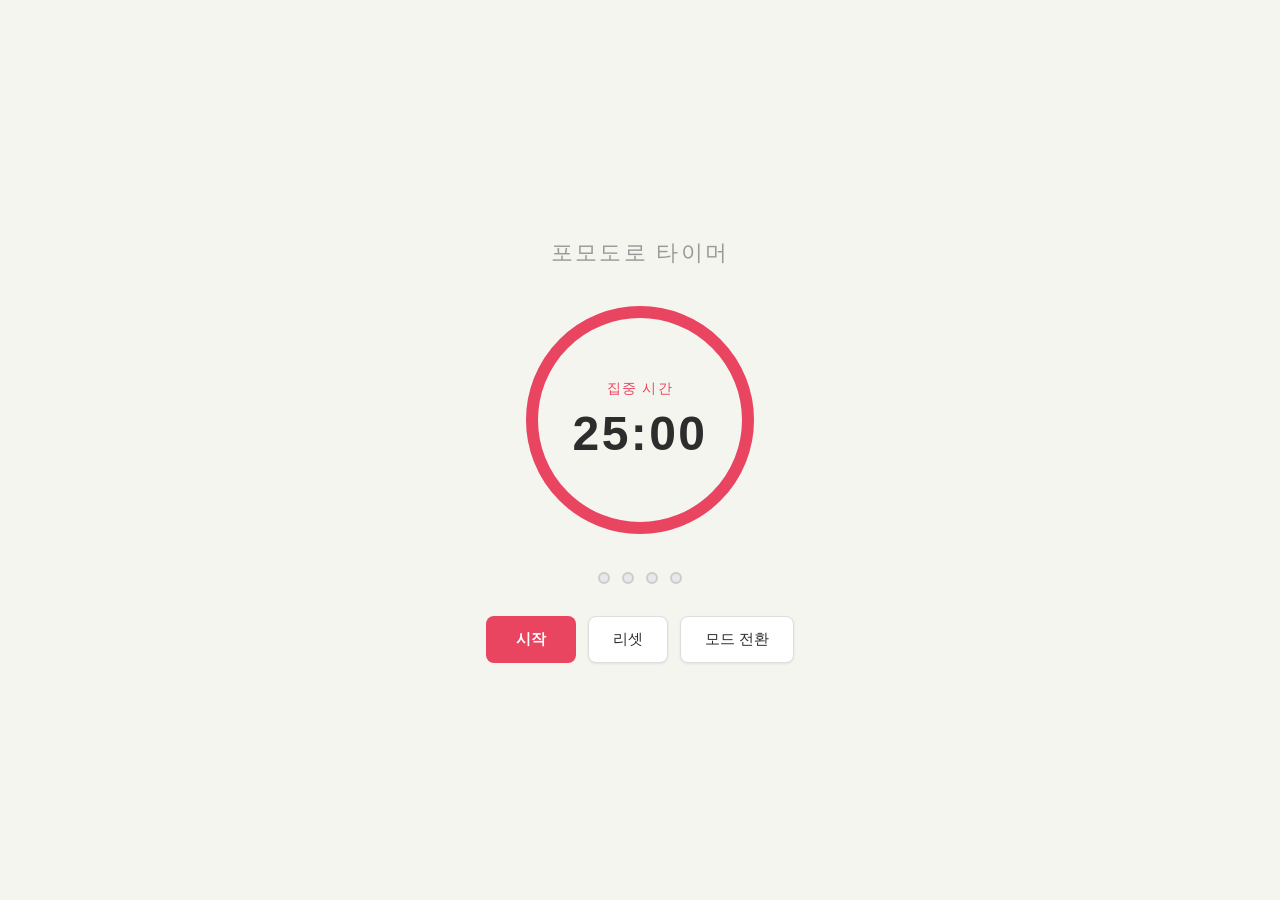
==== index.html @ dd81322b "feat: 포모도로 타이머 초기 구현" ====
<!DOCTYPE html>
<html lang="ko">
<head>
  <meta charset="UTF-8">
  <meta name="viewport" content="width=device-width, initial-scale=1.0">
  <title>포모도로 타이머</title>
  <link rel="stylesheet" href="style.css">
</head>
<body>
  <div class="container">
    <h1 class="title">포모도로 타이머</h1>

    <div class="timer-ring">
      <svg class="progress-ring" viewBox="0 0 200 200">
        <circle class="progress-ring__bg" cx="100" cy="100" r="90"/>
        <circle id="progress-circle" class="progress-ring__fill" cx="100" cy="100" r="90"/>
      </svg>
      <div class="timer-content">
        <span id="mode-label">집중 시간</span>
        <span id="time-display">25:00</span>
      </div>
    </div>

    <div id="session-dots" class="session-dots"></div>

    <div class="controls">
      <button id="start-btn" class="btn btn-primary" onclick="toggleTimer()">시작</button>
      <button class="btn btn-secondary" onclick="resetTimer()">리셋</button>
      <button class="btn btn-secondary" onclick="switchMode()">모드 전환</button>
    </div>
  </div>

  <script src="script.js"></script>
</body>
</html>
---- style.css ----
:root {
  --bg: #f5f5f0;
  --surface: #ffffff;
  --accent: #e94560;
  --accent-break: #0f9b8e;
  --text: #2d2d2d;
  --text-muted: #999;
}

* {
  margin: 0;
  padding: 0;
  box-sizing: border-box;
}

body {
  background: var(--bg);
  color: var(--text);
  font-family: 'Segoe UI', sans-serif;
  min-height: 100vh;
  display: flex;
  align-items: center;
  justify-content: center;
}

.container {
  display: flex;
  flex-direction: column;
  align-items: center;
  gap: 32px;
}

.title {
  font-size: 1.4rem;
  letter-spacing: 0.1em;
  color: var(--text-muted);
  font-weight: 400;
}

/* 원형 타이머 */
.timer-ring {
  position: relative;
  width: 240px;
  height: 240px;
}

.progress-ring {
  width: 100%;
  height: 100%;
  transform: rotate(-90deg);
}

.progress-ring__bg {
  fill: none;
  stroke: #e8e8e8;
  stroke-width: 10;
}

.progress-ring__fill {
  fill: none;
  stroke: var(--accent);
  stroke-width: 10;
  stroke-linecap: round;
  stroke-dasharray: 565.49;
  stroke-dashoffset: 0;
  transition: stroke-dashoffset 1s linear, stroke 0.4s ease;
}

body.break-mode .progress-ring__fill {
  stroke: var(--accent-break);
}

.timer-content {
  position: absolute;
  inset: 0;
  display: flex;
  flex-direction: column;
  align-items: center;
  justify-content: center;
  gap: 8px;
}

#mode-label {
  font-size: 0.85rem;
  color: var(--accent);
  letter-spacing: 0.08em;
  transition: color 0.4s ease;
}

body.break-mode #mode-label {
  color: var(--accent-break);
}

#time-display {
  font-size: 3rem;
  font-weight: 700;
  letter-spacing: 0.05em;
}

/* 세션 점 */
.session-dots {
  display: flex;
  gap: 12px;
}

.dot {
  width: 12px;
  height: 12px;
  border-radius: 50%;
  background: #e8e8e8;
  border: 2px solid #ccc;
  transition: background 0.3s ease, border-color 0.3s ease;
}

.dot.filled {
  background: var(--accent);
  border-color: var(--accent);
}

body.break-mode .dot.filled {
  background: var(--accent-break);
  border-color: var(--accent-break);
}

/* 버튼 */
.controls {
  display: flex;
  gap: 12px;
}

.btn {
  padding: 12px 24px;
  border: none;
  border-radius: 8px;
  font-size: 0.95rem;
  cursor: pointer;
  transition: opacity 0.2s, transform 0.1s;
}

.btn:hover {
  opacity: 0.85;
  transform: translateY(-1px);
}

.btn:active {
  transform: translateY(0);
}

.btn-primary {
  background: var(--accent);
  color: #fff;
  font-weight: 600;
  min-width: 90px;
}

body.break-mode .btn-primary {
  background: var(--accent-break);
}

.btn-secondary {
  background: var(--surface);
  color: var(--text);
  border: 1px solid #ddd;
  box-shadow: 0 1px 3px rgba(0,0,0,0.08);
}
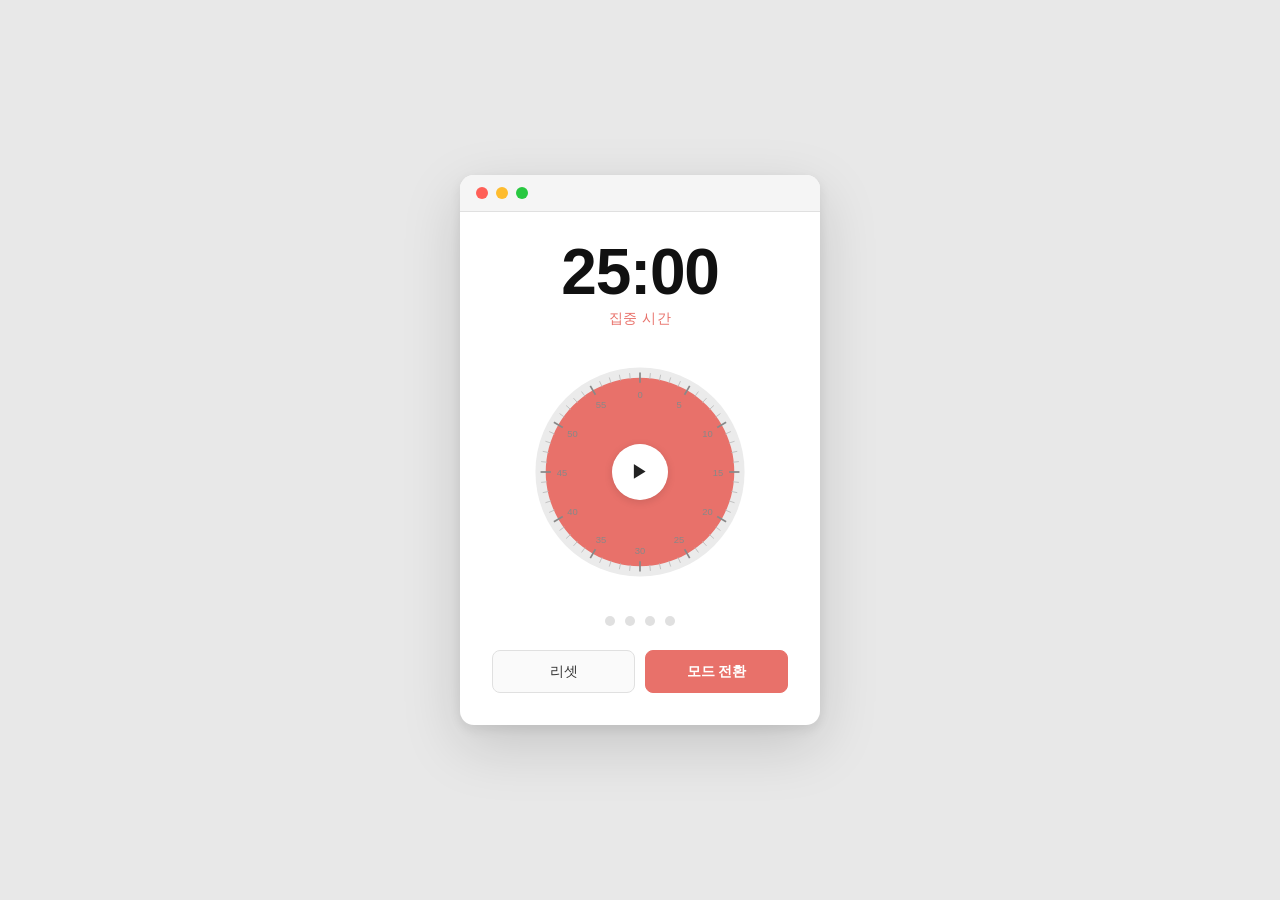
==== commit 114a91c0: "feat: UI 개편 및 프로젝트 문서 추가 - 다크 테마 → 맥 앱 스타일 화이트 테마로 전면 개편 - SVG 링 → 파이 웨지 클락페이스 타이머로 변경 - CLAUDE.md 프" ====
--- a/index.html
+++ b/index.html
@@ -7,26 +7,36 @@
   <link rel="stylesheet" href="style.css">
 </head>
 <body>
-  <div class="container">
-    <h1 class="title">포모도로 타이머</h1>
-
-    <div class="timer-ring">
-      <svg class="progress-ring" viewBox="0 0 200 200">
-        <circle class="progress-ring__bg" cx="100" cy="100" r="90"/>
-        <circle id="progress-circle" class="progress-ring__fill" cx="100" cy="100" r="90"/>
-      </svg>
-      <div class="timer-content">
-        <span id="mode-label">집중 시간</span>
-        <span id="time-display">25:00</span>
-      </div>
+  <div class="window">
+    <div class="window-bar">
+      <span class="traffic-dot red"></span>
+      <span class="traffic-dot yellow"></span>
+      <span class="traffic-dot green"></span>
     </div>
 
-    <div id="session-dots" class="session-dots"></div>
+    <div class="app">
+      <div class="time-section">
+        <div id="time-display" class="time-display">25:00</div>
+        <div id="mode-label" class="mode-label">집중 시간</div>
+      </div>
 
-    <div class="controls">
-      <button id="start-btn" class="btn btn-primary" onclick="toggleTimer()">시작</button>
-      <button class="btn btn-secondary" onclick="resetTimer()">리셋</button>
-      <button class="btn btn-secondary" onclick="switchMode()">모드 전환</button>
+      <div class="clock-wrap">
+        <svg id="clock-svg" class="clock-svg" viewBox="0 0 280 280">
+          <circle cx="140" cy="140" r="122" fill="#ebebeb"/>
+          <path id="progress-path" fill="#e8716a"/>
+          <g id="ticks"></g>
+          <g id="tick-numbers"></g>
+          <circle cx="140" cy="140" r="32" fill="white"/>
+        </svg>
+        <button id="center-btn" class="center-btn" onclick="toggleTimer()">▶</button>
+      </div>
+
+      <div id="session-dots" class="session-dots"></div>
+
+      <div class="controls">
+        <button class="btn" onclick="resetTimer()">리셋</button>
+        <button class="btn btn-accent" onclick="switchMode()">모드 전환</button>
+      </div>
     </div>
   </div>
 
--- a/style.css
+++ b/style.css
@@ -1,12 +1,3 @@
-:root {
-  --bg: #f5f5f0;
-  --surface: #ffffff;
-  --accent: #e94560;
-  --accent-break: #0f9b8e;
-  --text: #2d2d2d;
-  --text-muted: #999;
-}
-
 * {
   margin: 0;
   padding: 0;
@@ -14,152 +5,185 @@
 }
 
 body {
-  background: var(--bg);
-  color: var(--text);
-  font-family: 'Segoe UI', sans-serif;
+  background: #e8e8e8;
   min-height: 100vh;
   display: flex;
   align-items: center;
   justify-content: center;
+  font-family: -apple-system, BlinkMacSystemFont, 'Segoe UI', sans-serif;
 }
 
-.container {
+/* 맥 스타일 윈도우 */
+.window {
+  background: #fff;
+  border-radius: 14px;
+  box-shadow: 0 20px 60px rgba(0,0,0,0.15), 0 4px 12px rgba(0,0,0,0.08);
+  overflow: hidden;
+  width: 360px;
+}
+
+.window-bar {
+  background: #f5f5f5;
+  border-bottom: 1px solid #e0e0e0;
+  padding: 12px 16px;
+  display: flex;
+  gap: 8px;
+  align-items: center;
+}
+
+.traffic-dot {
+  width: 12px;
+  height: 12px;
+  border-radius: 50%;
+}
+.traffic-dot.red    { background: #ff5f57; }
+.traffic-dot.yellow { background: #febc2e; }
+.traffic-dot.green  { background: #28c840; }
+
+/* 앱 본문 */
+.app {
+  padding: 28px 32px 32px;
   display: flex;
   flex-direction: column;
   align-items: center;
-  gap: 32px;
+  gap: 24px;
 }
 
-.title {
-  font-size: 1.4rem;
-  letter-spacing: 0.1em;
-  color: var(--text-muted);
-  font-weight: 400;
+/* 시간 표시 */
+.time-section {
+  text-align: center;
 }
 
-/* 원형 타이머 */
-.timer-ring {
+.time-display {
+  font-size: 4rem;
+  font-weight: 800;
+  color: #111;
+  letter-spacing: -0.02em;
+  line-height: 1;
+}
+
+.mode-label {
+  margin-top: 6px;
+  font-size: 0.85rem;
+  color: #e8716a;
+  font-weight: 500;
+  letter-spacing: 0.04em;
+}
+
+body.break-mode .mode-label {
+  color: #0f9b8e;
+}
+
+/* 클락페이스 */
+.clock-wrap {
   position: relative;
   width: 240px;
   height: 240px;
 }
 
-.progress-ring {
+.clock-svg {
   width: 100%;
   height: 100%;
-  transform: rotate(-90deg);
 }
 
-.progress-ring__bg {
-  fill: none;
-  stroke: #e8e8e8;
-  stroke-width: 10;
+/* 중앙 재생 버튼 */
+.center-btn {
+  position: absolute;
+  inset: 0;
+  margin: auto;
+  width: 56px;
+  height: 56px;
+  border-radius: 50%;
+  border: none;
+  background: white;
+  box-shadow: 0 2px 8px rgba(0,0,0,0.12);
+  font-size: 1.1rem;
+  cursor: pointer;
+  color: #222;
+  display: flex;
+  align-items: center;
+  justify-content: center;
+  transition: transform 0.1s, box-shadow 0.1s;
 }
 
-.progress-ring__fill {
-  fill: none;
-  stroke: var(--accent);
-  stroke-width: 10;
-  stroke-linecap: round;
-  stroke-dasharray: 565.49;
-  stroke-dashoffset: 0;
-  transition: stroke-dashoffset 1s linear, stroke 0.4s ease;
+.center-btn:hover {
+  box-shadow: 0 4px 14px rgba(0,0,0,0.18);
+  transform: scale(1.05);
 }
 
-body.break-mode .progress-ring__fill {
-  stroke: var(--accent-break);
+.center-btn:active {
+  transform: scale(0.97);
 }
 
-.timer-content {
-  position: absolute;
-  inset: 0;
-  display: flex;
-  flex-direction: column;
-  align-items: center;
-  justify-content: center;
-  gap: 8px;
-}
-
-#mode-label {
-  font-size: 0.85rem;
-  color: var(--accent);
-  letter-spacing: 0.08em;
-  transition: color 0.4s ease;
-}
-
-body.break-mode #mode-label {
-  color: var(--accent-break);
-}
-
-#time-display {
-  font-size: 3rem;
-  font-weight: 700;
-  letter-spacing: 0.05em;
+body.break-mode #progress-path {
+  fill: #0f9b8e;
 }
 
 /* 세션 점 */
 .session-dots {
   display: flex;
-  gap: 12px;
+  gap: 10px;
 }
 
 .dot {
-  width: 12px;
-  height: 12px;
+  width: 10px;
+  height: 10px;
   border-radius: 50%;
-  background: #e8e8e8;
-  border: 2px solid #ccc;
-  transition: background 0.3s ease, border-color 0.3s ease;
+  background: #e0e0e0;
+  transition: background 0.3s ease;
 }
 
 .dot.filled {
-  background: var(--accent);
-  border-color: var(--accent);
+  background: #e8716a;
 }
 
 body.break-mode .dot.filled {
-  background: var(--accent-break);
-  border-color: var(--accent-break);
+  background: #0f9b8e;
 }
 
-/* 버튼 */
+/* 하단 버튼 */
 .controls {
   display: flex;
-  gap: 12px;
+  gap: 10px;
+  width: 100%;
 }
 
 .btn {
-  padding: 12px 24px;
-  border: none;
+  flex: 1;
+  padding: 11px 0;
+  border: 1.5px solid #e0e0e0;
   border-radius: 8px;
-  font-size: 0.95rem;
+  background: #fafafa;
+  color: #333;
+  font-size: 0.9rem;
   cursor: pointer;
-  transition: opacity 0.2s, transform 0.1s;
+  transition: background 0.15s, transform 0.1s;
 }
 
 .btn:hover {
-  opacity: 0.85;
-  transform: translateY(-1px);
+  background: #f0f0f0;
 }
 
 .btn:active {
-  transform: translateY(0);
+  transform: scale(0.98);
 }
 
-.btn-primary {
-  background: var(--accent);
-  color: #fff;
+.btn-accent {
+  background: #e8716a;
+  border-color: #e8716a;
+  color: white;
   font-weight: 600;
-  min-width: 90px;
 }
 
-body.break-mode .btn-primary {
-  background: var(--accent-break);
+.btn-accent:hover {
+  background: #d96059;
 }
 
-.btn-secondary {
-  background: var(--surface);
-  color: var(--text);
-  border: 1px solid #ddd;
-  box-shadow: 0 1px 3px rgba(0,0,0,0.08);
+body.break-mode .btn-accent {
+  background: #0f9b8e;
+  border-color: #0f9b8e;
 }
+
+body.break-mode .btn-accent:hover {
+  background: #0d8a7e;
+}
